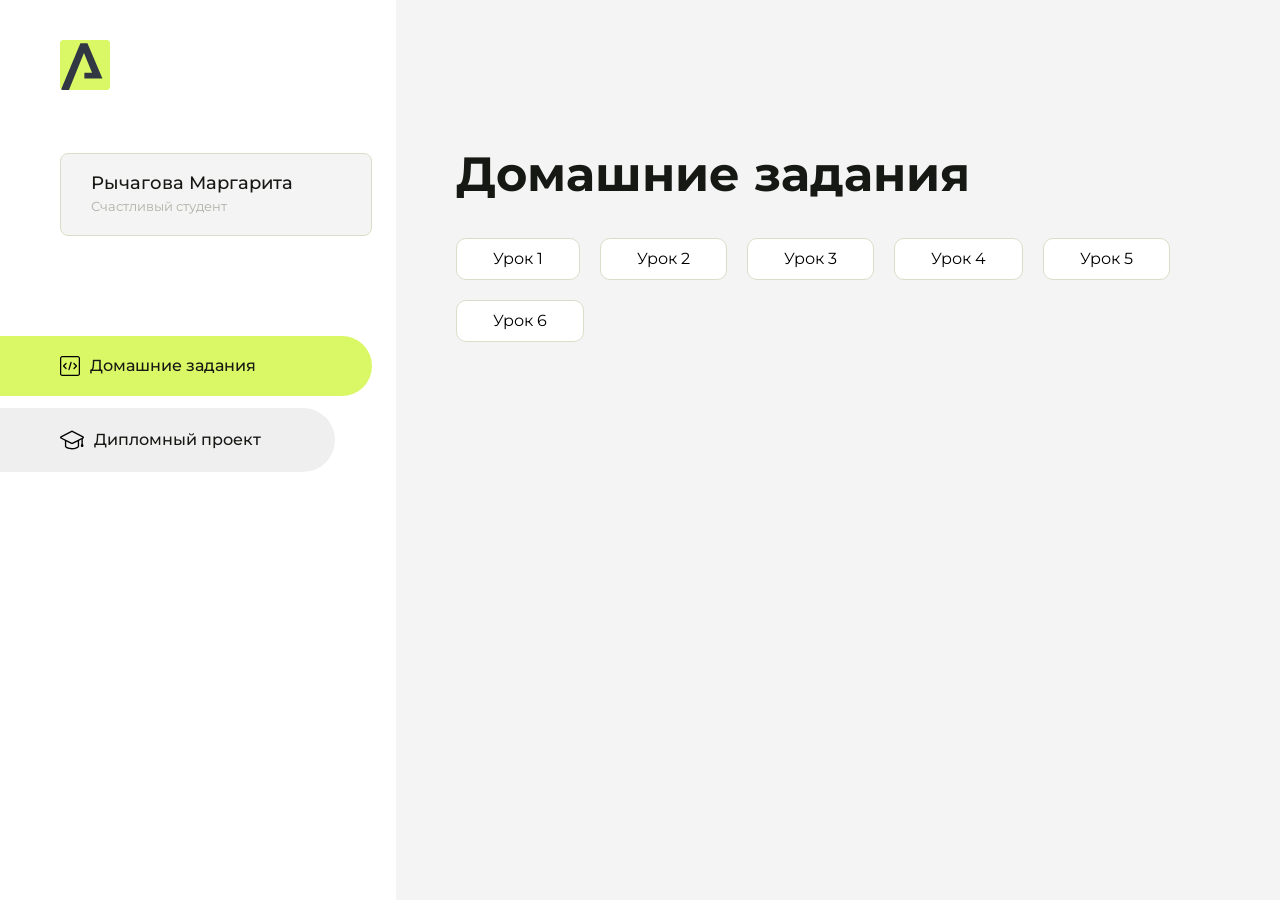
==== index.html @ af608e57 "Update index.html" ====
<!DOCTYPE html>
<html lang="en">
<head>
    <meta charset="UTF-8">
    <meta name="viewport" content="width=device-width, initial-scale=1.0">
    <title>Домашняя работа</title>
    <link rel="shortcut icon" href="src/logo.ico" type="image/x-icon">
    <link rel="preconnect" href="https://fonts.googleapis.com">
    <link rel="preconnect" href="https://fonts.gstatic.com" crossorigin>
    <link href="https://fonts.googleapis.com/css2?family=Montserrat:wght@400;500;700&family=Rubik:wght@500&display=swap"
          rel="stylesheet">
    <link rel="stylesheet" href="src/style.css">
</head>
<body id="body">
<div class="overlay" id="overlay"></div>
<div class="layout">
    <div class="burger" id="burger">
        <svg viewBox="0 0 24 24" fill="none" xmlns="http://www.w3.org/2000/svg">
            <g id="SVGRepo_bgCarrier" stroke-width="0"></g>
            <g id="SVGRepo_tracerCarrier" stroke-linecap="round" stroke-linejoin="round"></g>
            <g id="SVGRepo_iconCarrier">
                <path d="M4 18L20 18" stroke="#DAF765" stroke-width="2" stroke-linecap="round"></path>
                <path d="M4 12L20 12" stroke="#DAF765" stroke-width="2" stroke-linecap="round"></path>
                <path d="M4 6L20 6" stroke="#DAF765" stroke-width="2" stroke-linecap="round"></path>
            </g>
        </svg>
    </div>
    <aside class="sidebar" id="sidebar">
        <div class="sidebar__inner">
            <div class="logo">
                <svg width="50" height="50" viewBox="0 0 50 50" fill="none" xmlns="http://www.w3.org/2000/svg">
                    <g clip-path="url(#clip0_513_74730)">
                        <path d="M46.17 -0.257004H3.83C1.57281 -0.257004 -0.257 1.57281 -0.257 3.83V46.17C-0.257 48.4272 1.57281 50.257 3.83 50.257H46.17C48.4272 50.257 50.257 48.4272 50.257 46.17V3.83C50.257 1.57281 48.4272 -0.257004 46.17 -0.257004Z"
                              fill="#DAF765"/>
                        <path d="M24.375 38.4H42.461L27.441 3.1585H20.4355C20.4355 3.1585 6.7895 35.881 1.1945 49.294C2.015 50.0275 3.0945 50.257 3.6945 50.257H8.8445L23.954 13.07L32.0465 32.8285H24.375V38.4Z"
                              fill="#323843"/>
                    </g>
                    <defs>
                        <clipPath id="clip0_513_74730">
                            <rect width="50" height="50" fill="white"/>
                        </clipPath>
                    </defs>
                </svg>
            </div>
            <div class="sidebar__user">
                <div class="sidebar__name">Рычагова Маргарита</div>
                <div class="sidebar__text">Счастливый студент</div>
            </div>
            <div class="sidebar__tabs">
                <div class="sidebar__item">
                    <button class="sidebar__button active" id="tasks">
                        <svg xmlns="http://www.w3.org/2000/svg" width="20" height="20" viewBox="0 0 20 20" fill="none">
                            <g clip-path="url(#clip0_704_74543)">
                                <path d="M17.7083 20H2.29167C1.0275 20 0 18.9725 0 17.7083V2.29167C0 1.0275 1.0275 0 2.29167 0H17.7083C18.9725 0 20 1.0275 20 2.29167V17.7083C20 18.9725 18.9725 20 17.7083 20ZM2.29167 1.25C1.7175 1.25 1.25 1.7175 1.25 2.29167V17.7083C1.25 18.2825 1.7175 18.75 2.29167 18.75H17.7083C18.2825 18.75 18.75 18.2825 18.75 17.7083V2.29167C18.75 1.7175 18.2825 1.25 17.7083 1.25H2.29167Z"
                                      fill="black"/>
                                <path d="M6.04167 13.125C5.88167 13.125 5.72167 13.0642 5.6 12.9417L3.1 10.4417C2.85583 10.1975 2.85583 9.80167 3.1 9.5575L5.6 7.0575C5.84417 6.81333 6.24 6.81333 6.48417 7.0575C6.72833 7.30167 6.72833 7.6975 6.48417 7.94167L4.42583 10L6.48417 12.0583C6.72833 12.3025 6.72833 12.6983 6.48417 12.9425C6.36167 13.0642 6.20167 13.125 6.04167 13.125Z"
                                      fill="black"/>
                                <path d="M8.95833 14.1667C8.9 14.1667 8.84 14.1583 8.78167 14.1417C8.45083 14.0442 8.26083 13.6967 8.35833 13.3658L10.4417 6.28251C10.5392 5.95084 10.8892 5.76417 11.2175 5.85917C11.5483 5.95667 11.7383 6.30417 11.6408 6.63501L9.5575 13.7183C9.47833 13.9908 9.22833 14.1667 8.95833 14.1667Z"
                                      fill="black"/>
                                <path d="M13.9583 13.125C13.7983 13.125 13.6383 13.0642 13.5167 12.9417C13.2725 12.6975 13.2725 12.3017 13.5167 12.0575L15.575 9.99916L13.5167 7.94083C13.2725 7.69666 13.2725 7.30083 13.5167 7.05666C13.7608 6.81249 14.1567 6.81249 14.4008 7.05666L16.9008 9.55666C17.145 9.80083 17.145 10.1967 16.9008 10.4408L14.4008 12.9408C14.2783 13.0642 14.1183 13.125 13.9583 13.125Z"
                                      fill="black"/>
                            </g>
                            <defs>
                                <clipPath id="clip0_704_74543">
                                    <rect width="20" height="20" fill="white"/>
                                </clipPath>
                            </defs>
                        </svg>
                        <span>Домашние задания</span></button>
                </div>
                <div class="sidebar__item">
                    <button class="sidebar__button" id="diplom">
                        <svg xmlns="http://www.w3.org/2000/svg" width="24" height="24" viewBox="0 0 24 24" fill="none">
                            <g clip-path="url(#clip0_704_74553)">
                                <path d="M23.2628 10.5971C23.7176 10.365 24 9.90375 24 9.39337C24 8.883 23.7176 8.42175 23.2628 8.18962L12.6135 2.75362C12.2291 2.55824 11.7705 2.55787 11.3854 2.75399L0.736875 8.19C0.282375 8.42175 0 8.883 0 9.39337C0 9.90375 0.282375 10.365 0.736875 10.5971L4.89038 12.7177V18.2074C4.89038 19.8154 8.412 21.393 12 21.393C15.5884 21.393 19.1096 19.815 19.1096 18.2074V12.7174L21.4609 11.517V15.8017L20.901 17.2305C20.7409 17.6389 20.7934 18.0994 21.0405 18.4616C21.2876 18.8246 21.6979 19.041 22.1366 19.041C22.5754 19.041 22.9852 18.8246 23.2324 18.462C23.4795 18.099 23.532 17.6385 23.3719 17.2301L22.8124 15.8021V10.827L23.2628 10.5971ZM17.7623 18.1721C17.6198 18.6375 15.3491 20.0419 12 20.0419C8.65088 20.0419 6.38025 18.6375 6.2415 18.2074V12.3037L6.23887 12.3019C6.23812 12.057 6.1065 11.8207 5.87325 11.7019L1.3515 9.39337L12 3.95737L22.6489 9.39337L12 14.8294L5.87325 11.7019C5.54063 11.5331 4.6695 11.6674 4.5 12C4.33012 12.3322 4.55813 12.5479 4.89038 12.7177L11.3857 16.0331C11.5781 16.1314 11.7889 16.1805 12 16.1805C12.2107 16.1805 12.4222 16.1314 12.6146 16.0331L17.7593 13.407L17.7623 18.1721Z"
                                      fill="black"/>
                            </g>
                            <defs>
                                <clipPath id="clip0_704_74553">
                                    <rect width="24" height="24" fill="white"/>
                                </clipPath>
                            </defs>
                        </svg>
                        <span>Дипломный проект</span></button>
                </div>
            </div>
        </div>

    </aside>
    <div class="content">
        <div class="container">
            <div class="content__block" id="tasksBlock">
                <div class="content__title">Домашние задания</div>
                <ul class="content__list">
                    <li class="content__list-item">
                        <a href="less1/index.html">Урок 1</a>
                    </li>
                     <li class="content__list-item">
                        <a href="less2/index.html">Урок 2</a>
                    </li>
                     <li class="content__list-item">
                        <a href="less3/index.html">Урок 3</a>
                    </li>
                     <li class="content__list-item">
                        <a href="less4/index.html">Урок 4</a>
                    </li>
                     <li class="content__list-item">
                        <a href="fit-studio/article.html">Урок 5</a>
                    </li>
                     <li class="content__list-item">
                        <a href="less6/index.html">Урок 6</a>
                    </li>
                </ul>
            </div>
            <div class="content__block hidden" id="diplomBlock">
                <div class="content__title">Дипломный проект</div>
                <div class="content__list-diplom">
                    <a href="ПАПКА-С-НОМЕРОМ-УРОКА">Ссылка на ДЗ</a>
                </div>
                <div class="content__decor">
                    <div class="content__decor-text">Давай проверим, чему ты научился!</div>
                    <div class="content__decor-img">
                        <img src="src/decor.png" alt="decor">
                    </div>
                </div>
            </div>
        </div>
    </div>
</div>
<script src="src/index.js"></script>
</body>
</html>
---- src/style.css ----
*{padding: 0;margin: 0;border: 0;}
*,*:before,*:after{-webkit-box-sizing: border-box;box-sizing: border-box;}
:focus,:active{outline: none;}
a:focus,a:active{outline: none;}
nav,footer,header,aside{display: block;}
html,body{
    height:100%;width:100%;
    font-size:100%;line-height:1;-ms-text-size-adjust:100%;-moz-text-size-adjust:100%;-webkit-text-size-adjust:100%;}
input,button,textarea{font-family:inherit;}
input::-ms-clear{display: none;}
button{cursor: pointer;}
button::-moz-focus-inner{padding:0;border:0;}
a,a:visited{text-decoration: none;}
a:hover{text-decoration: none;}
ul li{list-style: none;}
img{vertical-align: top;}
h1,h2,h3,h4,h5,h6{font-size:inherit;font-weight: inherit;}
a{color:inherit;}



body {
    font-family: "Montserrat",SansSerif;
    color: black;
}

body.overflow {
    overflow: hidden;
}



.layout {
    display: -webkit-box;
    display: -ms-flexbox;
    display: flex;
    min-height: 100vh;
}

.sidebar {
    padding: 40px 24px 40px 0;
    -ms-flex-negative: 0;
    flex-shrink: 0;
    background-color: white;
}



.content {
    -webkit-box-flex: 1;
    -ms-flex-positive: 1;
    flex-grow: 1;
    background-color: #F4F4F4;
}

.container {
    display: -webkit-box;
    display: -ms-flexbox;
    display: flex;
    -webkit-box-orient: vertical;
    -webkit-box-direction: normal;
    -ms-flex-direction: column;
    flex-direction: column;
    -webkit-box-pack: center;
    -ms-flex-pack: center;
    justify-content: center;
    -webkit-box-align: center;
    -ms-flex-align: center;
    align-items: center;
    padding: 150px 60px 80px 60px;
}


.logo {
    margin-left: 60px;
    margin-bottom: 60px;
}

.sidebar__user {
    background-color: #F4F4F4;
    padding: 20px 30px;
    margin-left: 60px;
    margin-bottom: 100px;
    border-radius: 8px;
    border: 1px solid #DADEC9;
}

.sidebar__name {
    color:#161814;
    font-size: 18px;
    font-weight: 500;
    margin-bottom: 6px;
}

.sidebar__text {
    color: #AFB1A7;
    font-size: 13px;
    font-weight: 400;
    line-height: 130%; /* 16.9px */
}

.sidebar__item {
    width: 372px;
}

.sidebar__button {
    display: -webkit-box;
    display: -ms-flexbox;
    display: flex;
    -webkit-box-align: center;
    -ms-flex-align: center;
    align-items: center;
    gap: 10px;
    padding: 20px 60px;
    margin-bottom: 12px;
    border-radius: 0px 100px 100px 0px;
    -webkit-transition: all .5s;
    -o-transition: all .5s;
    transition: all .5s;
    cursor: pointer;
    width: 90%;
    color:#161814;
    font-size: 16px;
    font-weight: 500;
}

.sidebar__button.active , .sidebar__button:hover {
    width: 100%;
    background-color: #DAF765;
}


.content__title {
    color: #161814;
    font-size: 48px;
    font-weight: 700;
    margin-bottom: 40px;
}

.content__list {
    display: -webkit-box;
    display: -ms-flexbox;
    display: flex;
    -webkit-box-align: center;
    -ms-flex-align: center;
    align-items: center;
    -ms-flex-wrap: wrap;
    flex-wrap: wrap;
    gap: 20px;
}



.content__list-item  {
    cursor: pointer;
    padding: 12px 18px;
    background-color: #fff;
    border-radius: 10px;
    border: 1px solid #DADEC9;
    -webkit-transition: all .3s;
    -o-transition: all .3s;
    transition: all .3s;
}

.content__list-item:hover,.content__list-diplom:hover {
    background-color: #AFB1A7;
}

li a {
    padding: 12px 18px;

}


.content__list-diplom {
    -webkit-transition: all .3s;
    -o-transition: all .3s;
    transition: all .3s;
    display: inline-block;
    padding: 12px 18px;
    background-color: #fff;
    border-radius: 10px;
    border: 1px solid #DADEC9;
}

.content__decor {
    display: -webkit-box;
    display: -ms-flexbox;
    display: flex;
    -webkit-box-align: center;
    -ms-flex-align: center;
    align-items: center;
}

.content__decor-text {
    color:#BEDD44;
    font-size: 36px;
    font-weight: 700;
    line-height: 110%; /* 39.6px */
}

.content__block {
    max-width: 1200px;
}

.content__block.hidden {
    display: none;
}

.content__decor-img img{
    width: 100%;
}

.burger {
    display: none;
    padding: 5px;
    position: fixed;
    top: 3%;
    right: 7%;
    width: 40px;
    height: 40px;
    background-color: #161814;
    border-radius: 50%;
    z-index: 10;
    border: 1px solid #DAF765;
}

@media (max-width: 768px) {
    .burger {
        display: block;
    }

    .sidebar {
        -webkit-transition: all .3s;
        -o-transition: all .3s;
        transition: all .3s;
        -webkit-transform: translateX(-100%);
        -ms-transform: translateX(-100%);
        transform: translateX(-100%);
        position: fixed;
        top: 0;
        left: 0;
        bottom: 0;
        z-index: 5;
    }

    .sidebar.show {
        -webkit-transform: translateX(0%);
        -ms-transform: translateX(0%);
        transform: translateX(0%);
    }

    .overlay {
        opacity: 0;
        pointer-events: none;
        -webkit-transition: all .3s;
        -o-transition: all .3s;
        transition: all .3s;
        position: absolute;
        top: 0;
        right: 0;
        left: 0;
        bottom: 0;
        z-index: 3;
        background-color: #000000e0;
    }

    .overlay.show {
        opacity: 1;
        pointer-events: all;
    }

    .container {
        padding: 40px 20px;
        min-height: 100%;
    }

    .content__decor {
        margin-top: 20px;
        -webkit-box-orient: vertical;
        -webkit-box-direction: normal;
        -ms-flex-direction: column;
        flex-direction: column;
    }
}

@media (max-width: 400px) {
    .sidebar__user {
        margin-left: 0;
    }
}
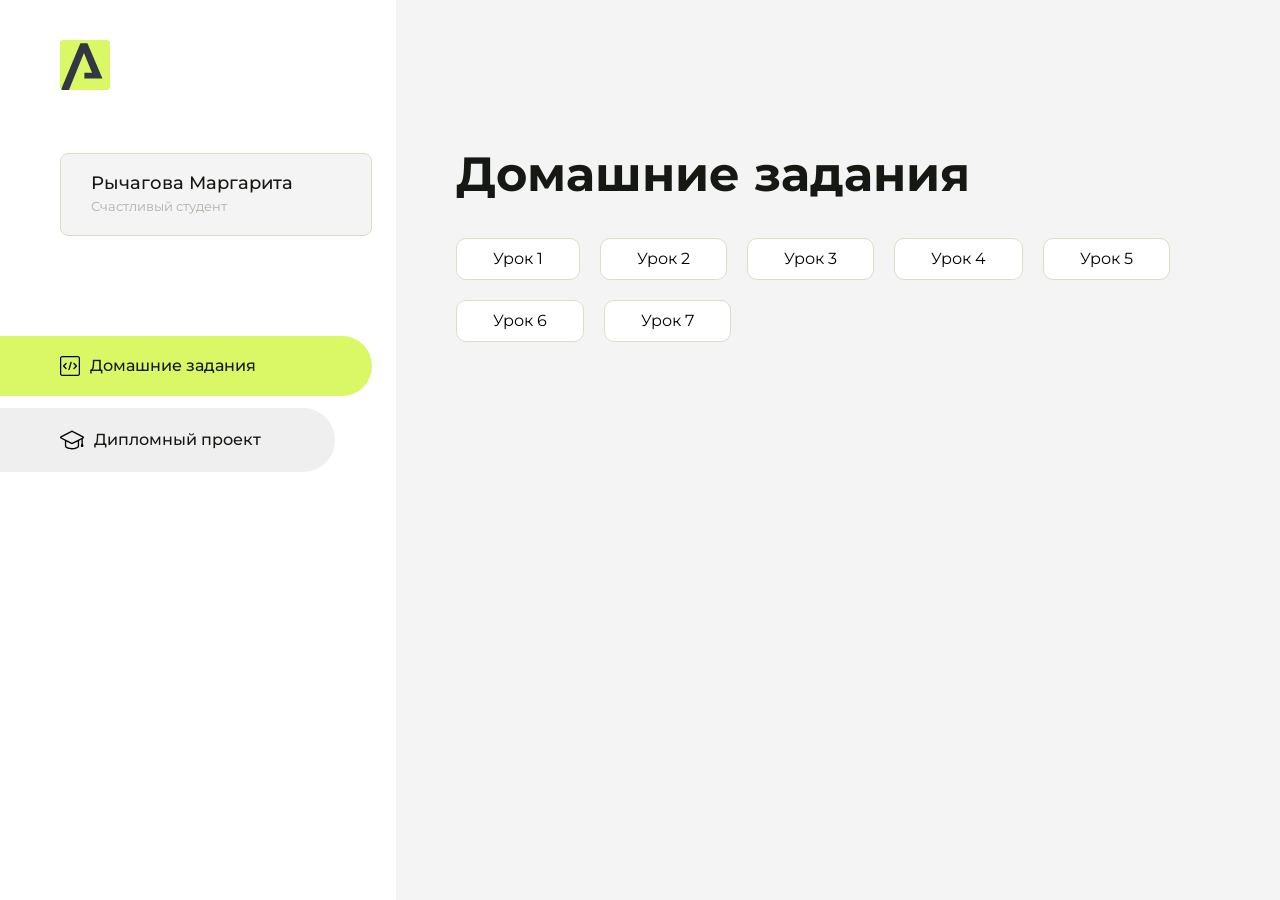
==== commit b5eb509f: "Update index.html" ====
--- a/index.html
+++ b/index.html
@@ -110,6 +110,9 @@
                      <li class="content__list-item">
                         <a href="less6/index.html">Урок 6</a>
                     </li>
+                    <li class="content__list-item">
+                        <a href="less7/index.html">Урок 7</a>
+                    </li>
                 </ul>
             </div>
             <div class="content__block hidden" id="diplomBlock">
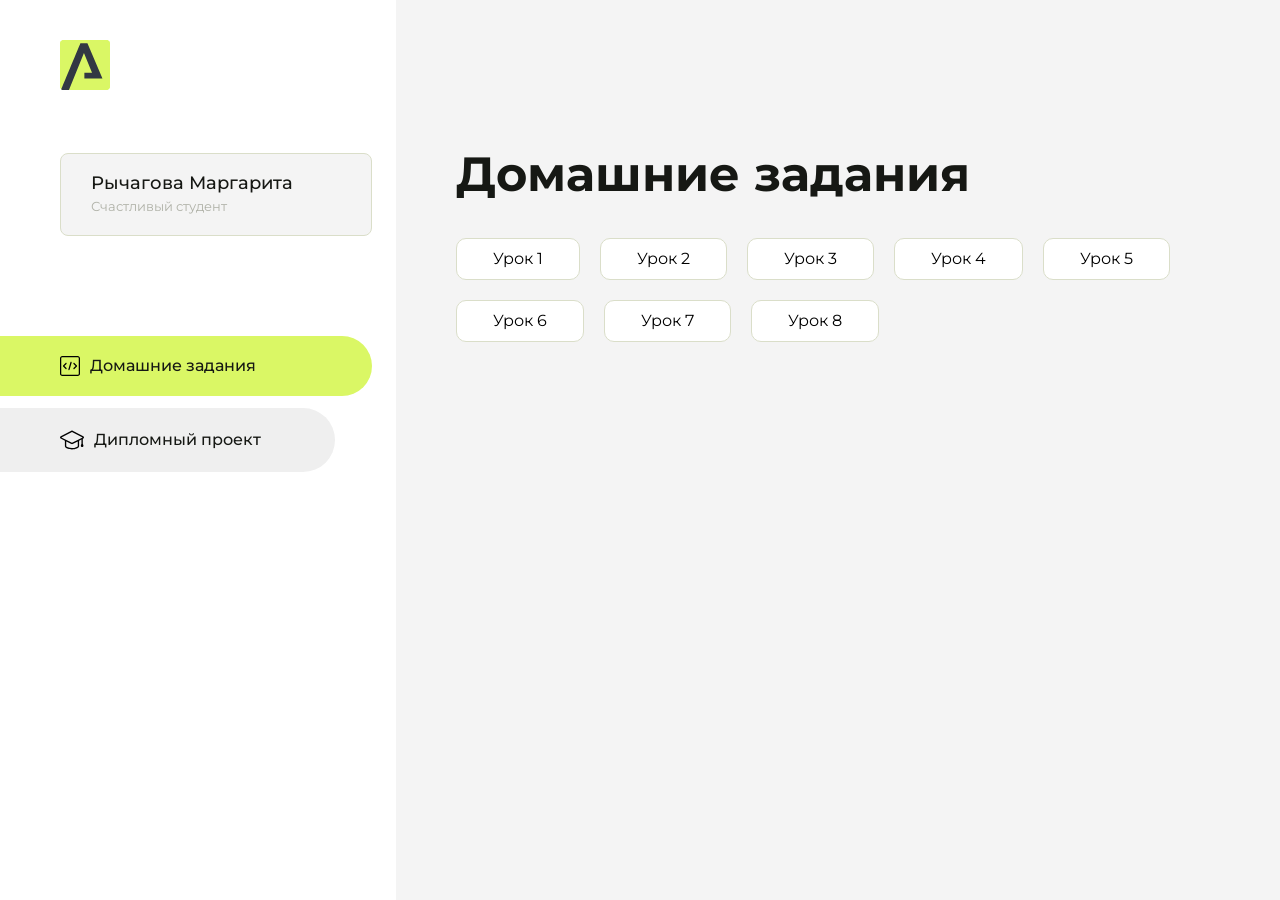
==== commit 3e472dcd: "Update index.html" ====
--- a/index.html
+++ b/index.html
@@ -113,6 +113,9 @@
                     <li class="content__list-item">
                         <a href="less7/index.html">Урок 7</a>
                     </li>
+                      <li class="content__list-item">
+                        <a href="nike/index.html">Урок 8</a>
+                    </li>
                 </ul>
             </div>
             <div class="content__block hidden" id="diplomBlock">
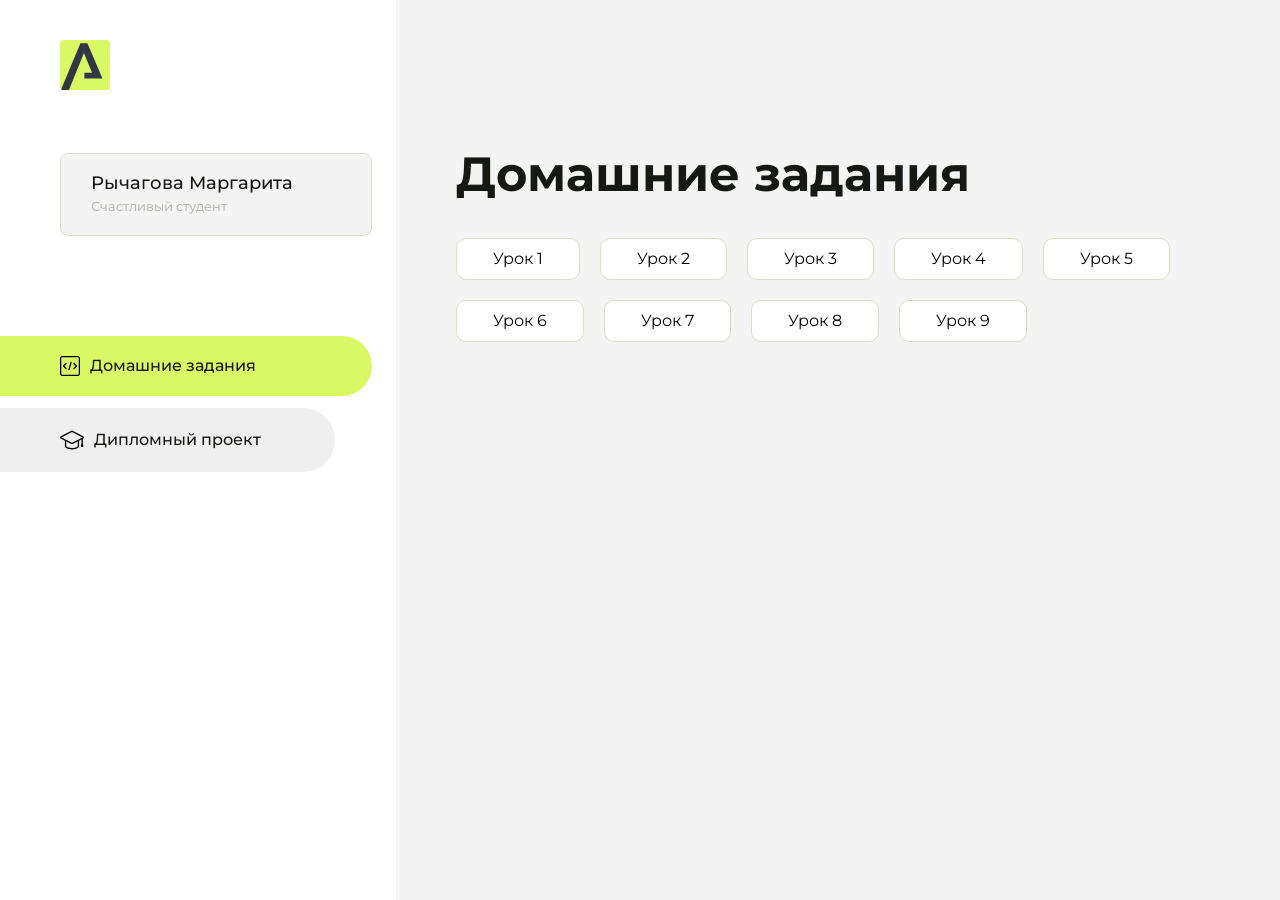
==== commit fd30b1f8: "Update index.html" ====
--- a/index.html
+++ b/index.html
@@ -116,12 +116,15 @@
                       <li class="content__list-item">
                         <a href="nike/index.html">Урок 8</a>
                     </li>
+                     <li class="content__list-item">
+                        <a href="js/index.html">Урок 9</a>
+                    </li>
                 </ul>
             </div>
             <div class="content__block hidden" id="diplomBlock">
                 <div class="content__title">Дипломный проект</div>
                 <div class="content__list-diplom">
-                    <a href="ПАПКА-С-НОМЕРОМ-УРОКА">Ссылка на ДЗ</a>
+                    <a href="AdnanNike/AdnanNike.html">Ссылка на ДЗ</a>
                 </div>
                 <div class="content__decor">
                     <div class="content__decor-text">Давай проверим, чему ты научился!</div>
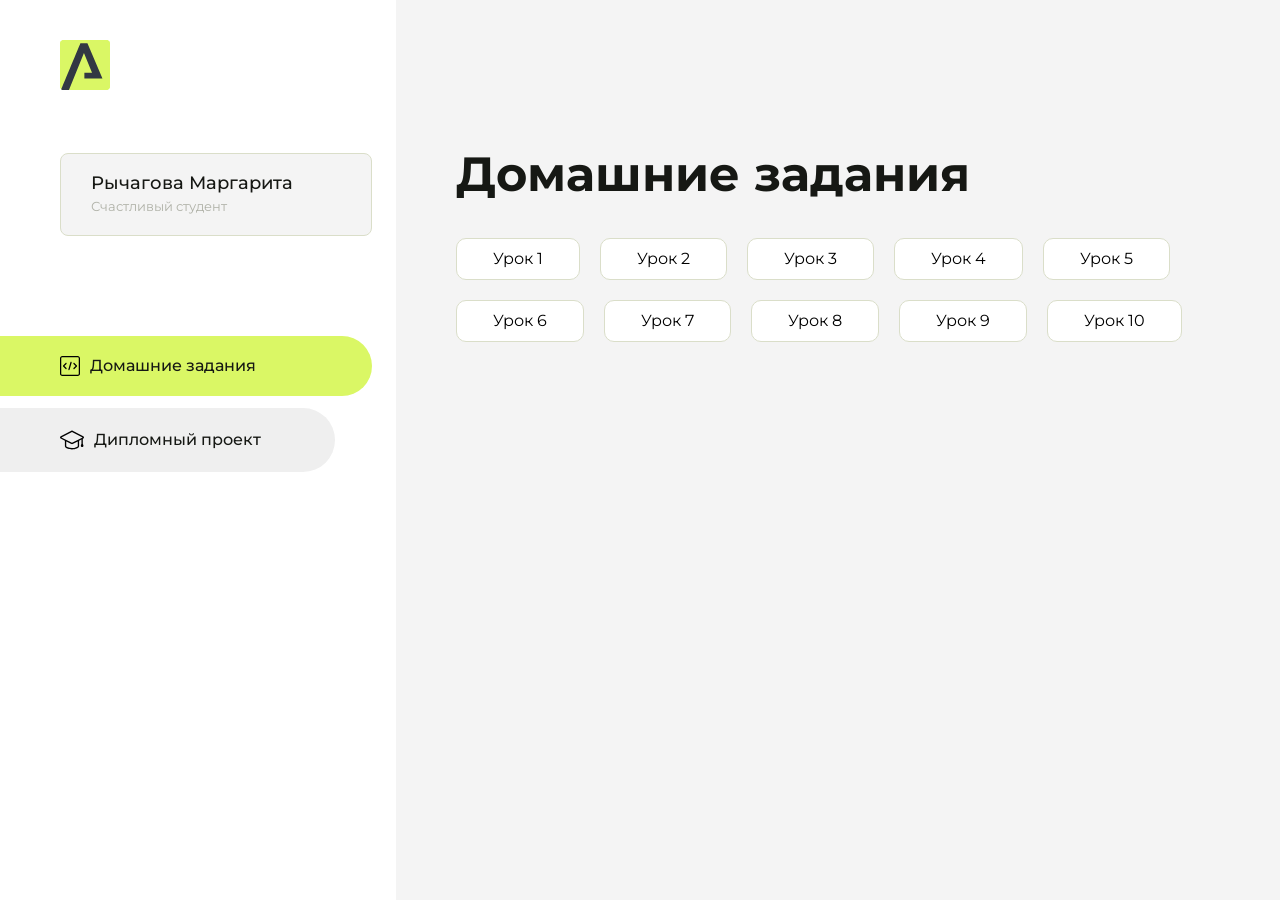
==== commit 27394a5c: "Update index.html" ====
--- a/index.html
+++ b/index.html
@@ -119,6 +119,9 @@
                      <li class="content__list-item">
                         <a href="js/index.html">Урок 9</a>
                     </li>
+                      <li class="content__list-item">
+                        <a href="js2/index.html">Урок 10</a>
+                    </li>
                 </ul>
             </div>
             <div class="content__block hidden" id="diplomBlock">
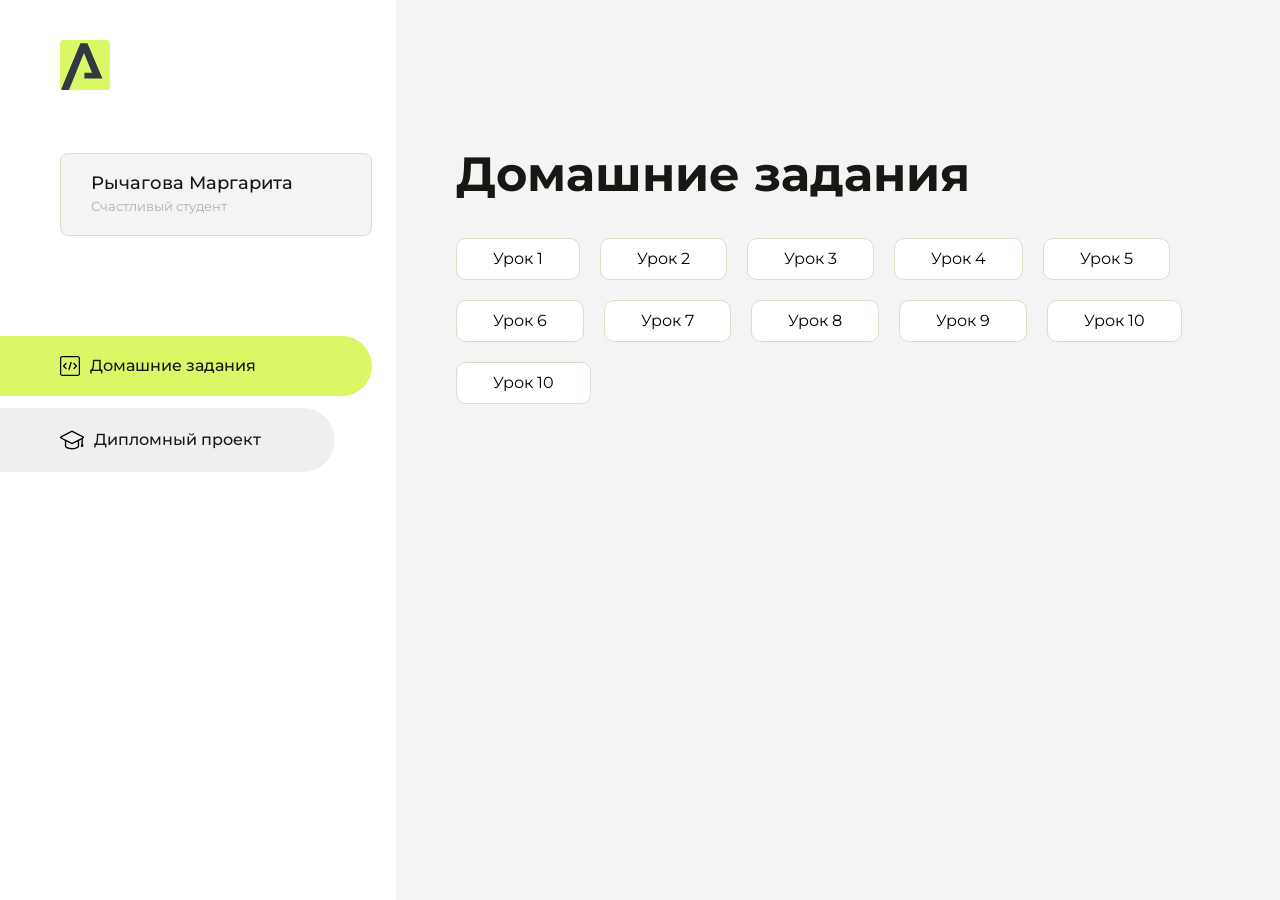
==== commit 5af0be37: "Update index.html" ====
--- a/index.html
+++ b/index.html
@@ -122,6 +122,9 @@
                       <li class="content__list-item">
                         <a href="js2/index.html">Урок 10</a>
                     </li>
+                     <li class="content__list-item">
+                        <a href="js3/index.html">Урок 10</a>
+                    </li>
                 </ul>
             </div>
             <div class="content__block hidden" id="diplomBlock">
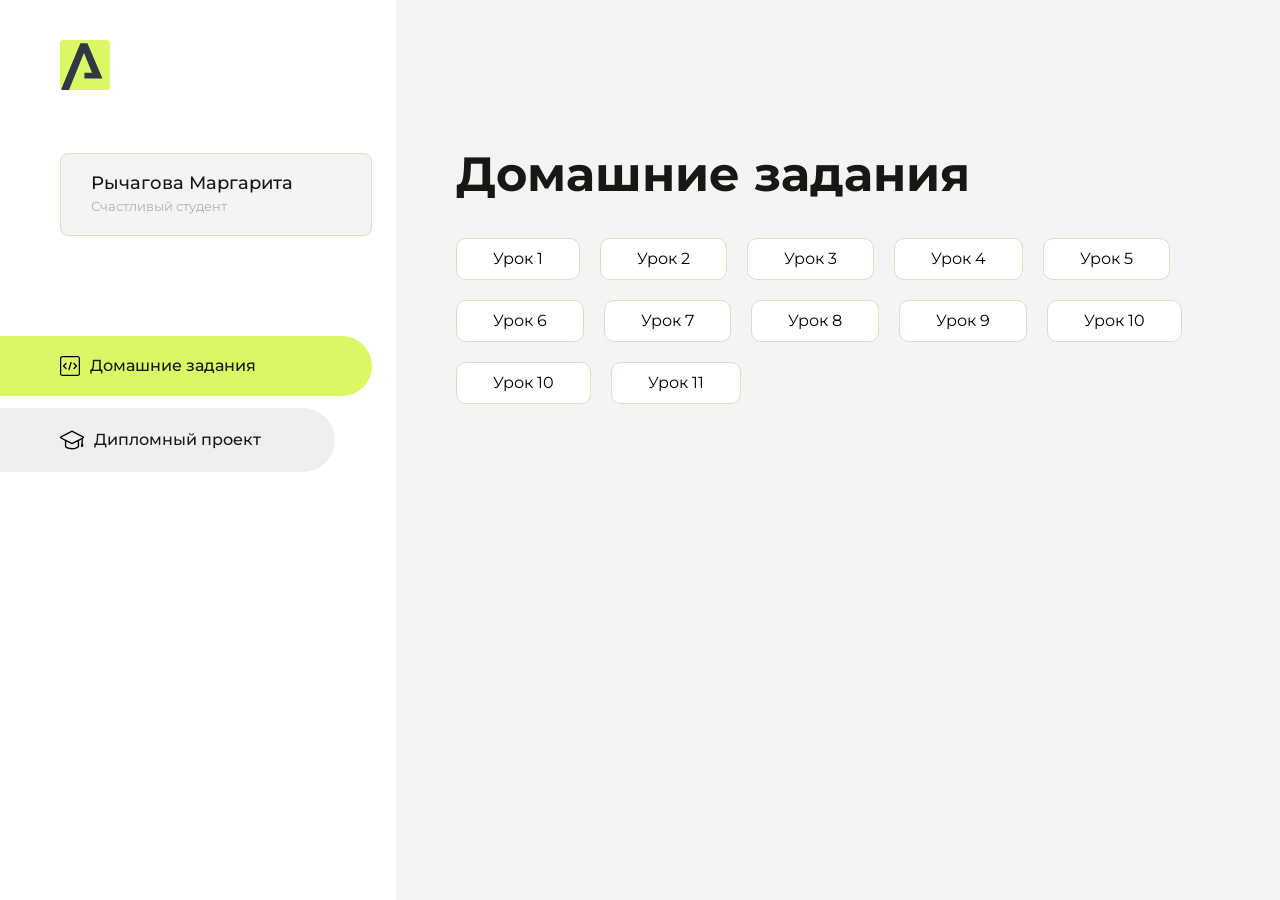
==== commit 5fc63f87: "Update index.html" ====
--- a/index.html
+++ b/index.html
@@ -125,6 +125,9 @@
                      <li class="content__list-item">
                         <a href="js3/index.html">Урок 10</a>
                     </li>
+                      <li class="content__list-item">
+                        <a href="js4/index.html">Урок 11</a>
+                    </li>
                 </ul>
             </div>
             <div class="content__block hidden" id="diplomBlock">
